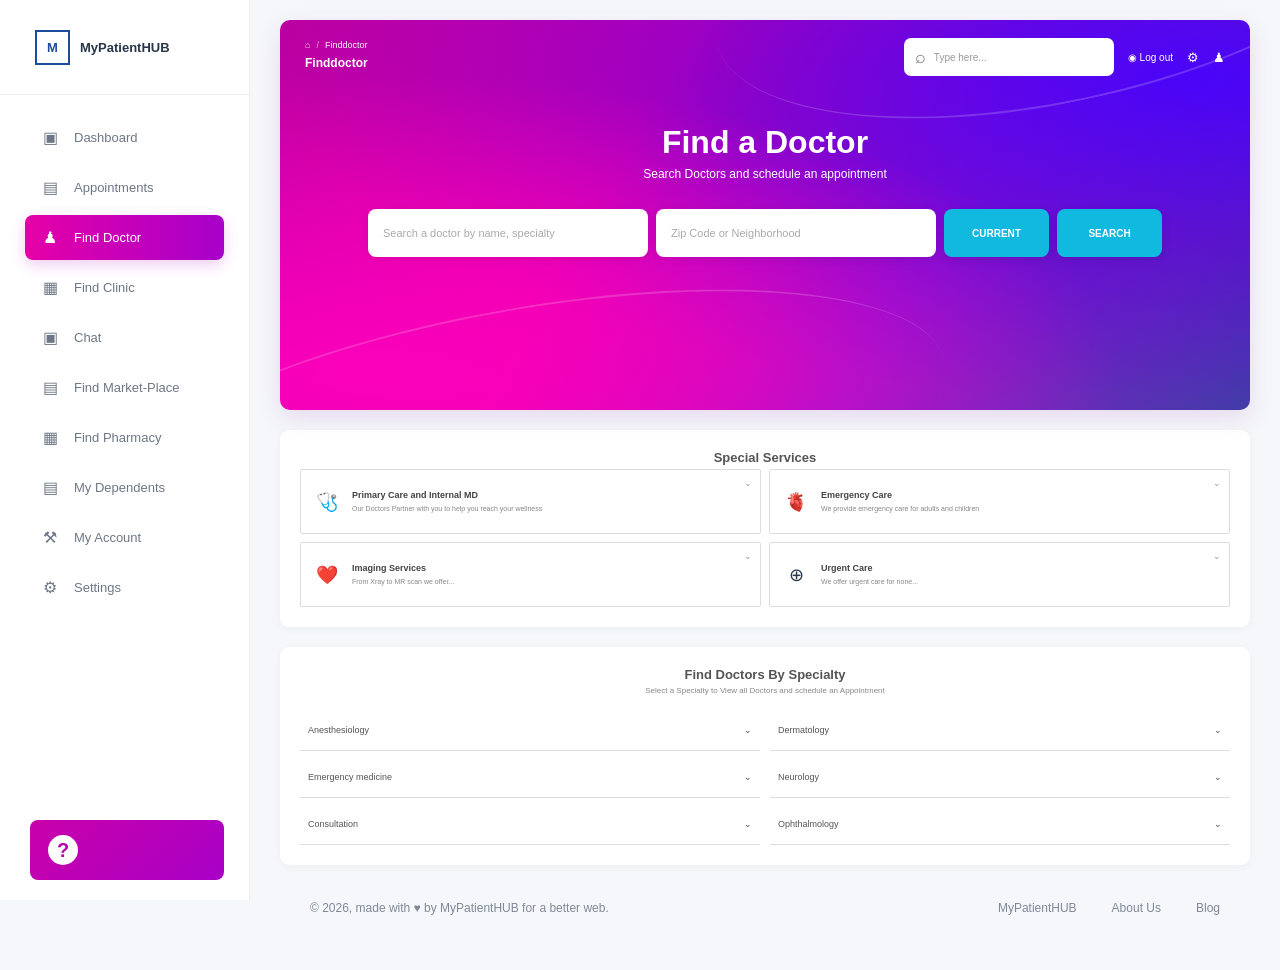
==== find-doctor.html @ 3c38f20c "Initial commit" ====
<!DOCTYPE html>
<html lang="en">

<head>
    <meta charset="UTF-8">
    <meta name="viewport" content="width=device-width, initial-scale=1.0">
    <title>Find Doctor - MyPatientHUB</title>

    <link rel="stylesheet" href="style.css">
    <link rel="stylesheet" href="find-pages.css">
</head>

<body class="dashboard-body">
    <aside class="sidebar" id="sidebar">

        <div class="logo-area">
            <div class="logo-icon">M</div>
            <span>MyPatientHUB</span>
        </div>

        <nav class="sidebar-menu">

            <a href="dashboard.html" class="menu-item">
                <span class="menu-icon">▣</span>
                <span>Dashboard</span>
            </a>

            <a href="#" class="menu-item">
                <span class="menu-icon">▤</span>
                <span>Appointments</span>
            </a>

            <a href="find-doctor.html" class="menu-item active">
                <span class="menu-icon">♟</span>
                <span>Find Doctor</span>
            </a>

            <a href="find-clinic.html" class="menu-item">
                <span class="menu-icon">▦</span>
                <span>Find Clinic</span>
            </a>

            <a href="#" class="menu-item">
                <span class="menu-icon">▣</span>
                <span>Chat</span>
            </a>

            <a href="#" class="menu-item">
                <span class="menu-icon">▤</span>
                <span>Find Market-Place</span>
            </a>

            <a href="#" class="menu-item">
                <span class="menu-icon">▦</span>
                <span>Find Pharmacy</span>
            </a>

            <a href="#" class="menu-item">
                <span class="menu-icon">▤</span>
                <span>My Dependents</span>
            </a>

            <a href="#" class="menu-item">
                <span class="menu-icon">⚒</span>
                <span>My Account</span>
            </a>

            <a href="#" class="menu-item">
                <span class="menu-icon">⚙</span>
                <span>Settings</span>
            </a>

        </nav>

        <div class="help-box">
            <span>?</span>
        </div>

    </aside>
    <main class="main-content">
        <section class="dashboard-content">

            <section class="doctor-hero">
                <div class="hero-topbar">

                    <div class="hero-left">

                        <button type="button" class="hero-hamburger" onclick="toggleDoctorSidebar()">
                            ☰
                        </button>

                        <div class="hero-breadcrumb">
                            <div>
                                ⌂
                                <span>/</span>
                                Finddoctor
                            </div>

                            <strong>Finddoctor</strong>
                        </div>

                    </div>


                    <div class="hero-right">

                        <div class="hero-search">
                            <span>⌕</span>

                            <input type="text" placeholder="Type here...">
                        </div>

                        <a href="index.html" class="hero-logout">
                            ◉ Log out
                        </a>

                        <span class="hero-icon">⚙</span>

                        <span class="hero-icon">♟</span>

                    </div>

                </div>
                <div class="hero-title">

                    <h1>Find a Doctor</h1>

                    <p>
                        Search Doctors and schedule an appointment
                    </p>
                    <div class="search-row">

                        <input type="text" class="search-input" id="doctorSearch"
                            placeholder="Search a doctor by name, specialty">

                        <input type="text" class="search-input" id="locationSearch"
                            placeholder="Zip Code or Neighborhood">
                        <button type="button" class="search-button current-button"
                            onclick="window.location.href='find-doctor-results.html?mode=current'">
                            CURRENT
                        </button>

                        <button type="button" class="search-button" onclick="goToDoctorSearch()">
                            SEARCH
                        </button>

                    </div>

                </div>

            </section>
            <section class="section">

                <h2 class="section-title">
                    Special Services
                </h2>

                <div class="service-grid">

                    <div class="service-card">

                        <div class="service-icon">
                            🩺
                        </div>

                        <div class="service-text">
                            <h3>
                                Primary Care and Internal MD
                            </h3>

                            <p>
                                Our Doctors Partner with you to help
                                you reach your wellness
                            </p>
                        </div>

                        <span class="arrow">⌄</span>

                    </div>


                    <div class="service-card">

                        <div class="service-icon">
                            🫀
                        </div>

                        <div class="service-text">
                            <h3>
                                Emergency Care
                            </h3>

                            <p>
                                We provide emergency care for adults
                                and children
                            </p>
                        </div>

                        <span class="arrow">⌄</span>

                    </div>


                    <div class="service-card">

                        <div class="service-icon">
                            ❤️
                        </div>

                        <div class="service-text">
                            <h3>
                                Imaging Services
                            </h3>

                            <p>
                                From Xray to MR scan we offer...
                            </p>
                        </div>

                        <span class="arrow">⌄</span>

                    </div>


                    <div class="service-card">

                        <div class="service-icon">
                            ⊕
                        </div>

                        <div class="service-text">
                            <h3>
                                Urgent Care
                            </h3>

                            <p>
                                We offer urgent care for none...
                            </p>
                        </div>

                        <span class="arrow">⌄</span>

                    </div>

                </div>

            </section>
            <section class="section">

                <h2 class="section-title">
                    Find Doctors By Specialty
                </h2>

                <p class="section-subtitle">
                    Select a Specialty to View all Doctors and
                    schedule an Appointment
                </p>

                <div class="specialty-grid">

                    <div class="specialty">
                        <span>Anesthesiology</span>
                        <span>⌄</span>
                    </div>

                    <div class="specialty">
                        <span>Dermatology</span>
                        <span>⌄</span>
                    </div>

                    <div class="specialty">
                        <span>Emergency medicine</span>
                        <span>⌄</span>
                    </div>

                    <div class="specialty">
                        <span>Neurology</span>
                        <span>⌄</span>
                    </div>

                    <div class="specialty">
                        <span>Consultation</span>
                        <span>⌄</span>
                    </div>

                    <div class="specialty">
                        <span>Ophthalmology</span>
                        <span>⌄</span>
                    </div>

                </div>

            </section>
            <footer class="dashboard-footer">

                <p>
                    © 2026, made with ♥ by MyPatientHUB
                    for a better web.
                </p>

                <div>
                    <a href="#">MyPatientHUB</a>
                    <a href="#">About Us</a>
                    <a href="#">Blog</a>
                </div>

            </footer>

        </section>

    </main>
    <script>
        function goToDoctorSearch() {

            const doctor =
                document.getElementById("doctorSearch").value.trim();

            const location =
                document.getElementById("locationSearch").value.trim();

            let url = "find-doctor-results.html";

            const params = new URLSearchParams();

            if (doctor !== "") {
                params.set("doctor", doctor);
            }

            if (location !== "") {
                params.set("location", location);
            }

            if (params.toString() !== "") {
                url += "?" + params.toString();
            }

            window.location.href = url;
        }

        function toggleDoctorSidebar() {
            const sidebar = document.getElementById("sidebar");

            if (!sidebar) {
                return;
            }

            sidebar.classList.toggle("show");
        }

    </script>
</body>

</html>
---- style.css ----
* {
    margin: 0;
    padding: 0;
    box-sizing: border-box;
}


body {
    font-family: Arial, Helvetica, sans-serif;
    color: #27364b;
    background: #f5f7fa;
}


a {
    text-decoration: none;
    color: inherit;
}
.login-page {
    min-height: 100vh;
    background: #f5f7fa;
}


.login-hero {
    margin: 5px;
    height: 400px;
    background:url(image/new.png)
}


.hero-content {
    width: 100%;
    text-align: center;
    padding-top: 85px;
}


.hero-content h1 {
    color: white;
    font-size: 40px;
    margin-bottom: 12px;
}


.hero-content > p {
    color: white;
    font-size: 14px;
}
.login-card {
    width: 375px;
    min-height: 420px;

    background: white;

    border-radius: 14px;

    margin: 22px auto 0;

    padding: 25px 20px;

    box-shadow:
        0 15px 35px rgba(0, 0, 0, .10);
}


.login-card h2 {
    font-size: 17px;
    margin-bottom: 25px;
}

.social-login {
    display: flex;
    justify-content: center;
    gap: 8px;
    margin-bottom: 30px;
}


.social-btn {
    width: 64px;
    height: 50px;

    border: 1px solid #eeeeee;

    background: white;

    border-radius: 6px;

    font-size: 21px;

    cursor: pointer;
}


.facebook span {
    color: #3b5998;
    font-weight: bold;
}


.google span {
    color: #4285f4;
    font-weight: bold;
}

.login-card input[type="text"],
.login-card input[type="password"] {

    width: 100%;

    height: 35px;

    border: 1px solid #dcdcdc;

    border-radius: 7px;

    padding: 0 11px;

    margin-bottom: 12px;

    outline: none;

    font-size: 12px;
}


.login-card input:focus {
    border-color: #c600a8;
}

.signin-btn {
    width: 100%;

    height: 35px;

    border: none;

    border-radius: 6px;

    color: white;

    font-weight: bold;

    font-size: 11px;

    cursor: pointer;

    background:
        linear-gradient(
            90deg,
            #ed0094,
            #a700c5
        );
}

.login-options {
    display: flex;

    justify-content: space-between;

    align-items: center;

    font-size: 11px;

    color: #9299a5;

    margin-top: 10px;
}


.login-options a {
    color: #7c8795;
}


.login-options label {
    display: flex;
    align-items: center;
    gap: 5px;
}


.login-options input {
    width: 17px;
    height: 17px;
}
.or {
    display: flex;

    align-items: center;

    gap: 10px;

    color: #aaa;

    font-size: 12px;

    margin: 15px 0;
}


.or::before,
.or::after {
    content: "";

    height: 1px;

    background: #eeeeee;

    flex: 1;
}
.signup-btn {
    width: 100%;

    height: 35px;

    border: none;

    border-radius: 6px;

    background:
        linear-gradient(
            90deg,
            #22c2ed,
            #246ef1
        );

    color: white;

    font-weight: bold;

    font-size: 11px;

    cursor: pointer;
}
.login-footer {
    margin-top:150px;
    min-height: 120px;

    display: flex;

    justify-content: center;

    align-items: flex-end;

    gap: 35px;

    padding-bottom: 30px;

    color: #9099a7;

    font-size: 13px;
}

.dashboard-body {
    display: flex;

    min-height: 100vh;

    background: #f5f7fa;
}
.sidebar {
    width: 250px;

    min-height: 100vh;

    position: fixed;

    left: 0;
    top: 0;

    background: white;

    border-right: 1px solid #eeeeee;

    z-index: 100;

    display: flex;

    flex-direction: column;
}


.logo-area {
    height: 95px;

    display: flex;

    align-items: center;

    padding: 0 35px;

    gap: 10px;

    border-bottom: 1px solid #eeeeee;

    font-size: 13px;

    font-weight: bold;
}


.logo-icon {
    width: 35px;
    height: 35px;

    border: 2px solid #1c4d9c;

    color: #1c4d9c;

    display: flex;

    align-items: center;

    justify-content: center;

    font-weight: bold;
}

.sidebar-menu {
    padding: 20px 25px;
}


.menu-item {
    height: 45px;

    display: flex;

    align-items: center;

    gap: 14px;

    padding: 0 15px;

    border-radius: 8px;

    margin-bottom: 5px;

    color: #6e7785;

    font-size: 13px;

    transition: .2s;
}


.menu-item:hover {
    background: #f4f5f8;
}


.menu-item.active {
    background:
        linear-gradient(
            90deg,
            #e500a7,
            #a700ca
        );

    color: white;

    box-shadow:
        0 5px 15px rgba(180, 0, 180, .2);
}


.menu-icon {
    width: 20px;

    text-align: center;

    font-size: 16px;
}


.help-box {
    margin-top: auto;

    margin-left: 30px;

    margin-right: 25px;

    margin-bottom: 20px;

    height: 60px;

    border-radius: 8px;

    background:
        linear-gradient(
            135deg,
            #c900a9,
            #a800c7
        );

    color: white;

    display: flex;

    align-items: center;

    padding-left: 18px;
}


.help-box span {
    width: 30px;
    height: 30px;

    border-radius: 50%;

    background: white;

    color: #bb00b2;

    display: flex;

    align-items: center;

    justify-content: center;

    font-size: 20px;

    font-weight: bold;
}
.main-content {
    margin-left: 250px;

    width: calc(100% - 250px);

    min-height: 100vh;
}

.top-header {
    height: 110px;

    background: white;

    border-bottom: 1px solid #eeeeee;

    display: flex;

    justify-content: space-between;

    align-items: center;

    padding: 0 35px;
}


.header-left {
    display: flex;

    align-items: center;

    gap: 25px;
}


.hamburger {
    border: none;

    background: transparent;

    font-size: 20px;

    cursor: pointer;

    color: #697483;
}


.breadcrumb {
    font-size: 11px;

    color: #7e8793;

    margin-bottom: 8px;

    display: flex;

    gap: 8px;
}


.header-left h2 {
    font-size: 15px;
}


.header-right {
    display: flex;

    align-items: center;

    gap: 18px;

    color: #4f5a69;

    font-size: 12px;
}


.search-box {
    width: 190px;

    height: 35px;

    border: 1px solid #eeeeee;

    border-radius: 5px;

    display: flex;

    align-items: center;

    padding: 0 10px;

    gap: 8px;
}


.search-box input {
    border: none;

    outline: none;

    width: 100%;

    font-size: 11px;
}


.header-icon {
    cursor: pointer;
}
.dashboard-content {
    padding: 20px 30px;
}


.dashboard-content > h1 {
    font-size: 21px;

    margin-bottom: 25px;
}

.cards-grid {
    display: grid;

    grid-template-columns: 1fr 1fr;

    gap: 15px;
}


.dashboard-card {
    background: white;

    border-radius: 10px;

    padding: 20px;

    min-height: 350px;

    box-shadow:
        0 3px 12px rgba(0, 0, 0, .02);
}


.card-title {
    display: flex;

    justify-content: space-between;

    align-items: center;

    margin-bottom: 25px;
}


.card-title h3 {
    font-size: 14px;
}


.card-title span {
    color: #a4abb4;
}
.chart-content {
    display: flex;

    align-items: center;

    justify-content: space-around;

    gap: 15px;
}


.donut {
    width: 175px;
    height: 175px;

    border-radius: 50%;

    position: relative;

    flex-shrink: 0;
}


.donut::after {
    content: "";

    width: 95px;
    height: 95px;

    position: absolute;

    left: 50%;
    top: 50%;

    transform: translate(-50%, -50%);

    background: white;

    border-radius: 50%;
}


.chart-clinic {

    background:
        conic-gradient(
            #e90091 0deg 120deg,
            #2866e9 120deg 150deg,
            #f5c832 150deg 215deg,
            #15ad4d 215deg 340deg,
            #303b69 340deg 360deg
        );
}


.chart-pharmacy {

    background:
        conic-gradient(
            #2866e9 0deg 100deg,
            #b9c7df 100deg 180deg,
            #ed0096 180deg 215deg,
            #16aa4b 215deg 270deg,
            #30375f 270deg 360deg
        );
}


.chart-market {

    background:
        conic-gradient(
            #30375f 0deg 90deg,
            #e90091 90deg 180deg,
            #2c70ed 180deg 245deg,
            #16aa4b 245deg 360deg
        );
}
.legend {
    width: 48%;

    display: flex;

    flex-direction: column;

    gap: 16px;

    font-size: 11px;

    color: #606a78;
}


.legend div {
    display: grid;

    grid-template-columns: 12px 1fr 35px;

    align-items: center;

    gap: 6px;
}


.legend i {
    width: 9px;
    height: 9px;

    border-radius: 50%;

    display: inline-block;
}


.legend b {
    text-align: right;

    font-weight: normal;
}
.pink {
    background: #e90091;
}

.blue {
    background: #2866e9;
}

.yellow {
    background: #f5c832;
}

.green {
    background: #16ad4d;
}

.darkblue {
    background: #303b69;
}

.lightblue {
    background: #b9c7df;
}
.details-btn {
    margin-top: 15px;

    margin-left: 35px;

    width: 145px;

    height: 32px;

    border: none;

    border-radius: 6px;

    background:
        linear-gradient(
            90deg,
            #aab9d3,
            #7286a8
        );

    color: white;

    font-size: 10px;

    font-weight: bold;

    cursor: pointer;
}
.line-chart {
    height: 230px;

    width: 100%;

    display: flex;

    align-items: center;
}


.line-chart svg {
    width: 100%;

    height: 180px;

    color: #596372;
}
.appointment-card {
    background: white;

    margin-top: 20px;

    border-radius: 10px;

    padding: 20px;
}


.appointment-header {
    display: flex;

    justify-content: space-between;

    align-items: center;

    margin-bottom: 15px;
}


.appointment-header h3 {
    font-size: 15px;
}


.appointment-header button {
    border: none;

    background: #edf1f7;

    color: #63728a;

    padding: 8px 15px;

    border-radius: 5px;

    font-size: 10px;
}


.appointment-row {
    display: flex;

    justify-content: space-between;

    align-items: center;

    padding: 15px 0;

    border-top: 1px solid #eeeeee;
}


.doctor {
    display: flex;

    align-items: center;

    gap: 12px;
}


.doctor-avatar {
    width: 42px;
    height: 42px;

    border-radius: 50%;

    background: #edf1f7;

    display: flex;

    align-items: center;

    justify-content: center;

    color: #4e6280;

    font-size: 11px;

    font-weight: bold;
}


.doctor div:last-child {
    display: flex;

    flex-direction: column;

    gap: 5px;
}


.doctor strong {
    font-size: 12px;
}


.doctor span {
    font-size: 11px;

    color: #929aa7;
}


.appointment-info {
    display: flex;

    gap: 80px;

    font-size: 12px;
}


.appointment-info span {
    color: #8994a4;
}
.dashboard-footer {
    min-height: 85px;

    display: flex;

    align-items: center;

    justify-content: space-between;

    padding: 20px 30px;

    color: #7f8998;

    font-size: 12px;
}


.dashboard-footer div {
    display: flex;

    gap: 35px;
}
@media (max-width: 1000px) {

    .sidebar {
        width: 220px;
    }

    .main-content {
        margin-left: 220px;

        width: calc(100% - 220px);
    }

    .cards-grid {
        grid-template-columns: 1fr;
    }

    .header-right .search-box {
        width: 140px;
    }

}


@media (max-width: 768px) {

    .sidebar {
        transform: translateX(-100%);

        transition: .3s;
    }


    .sidebar.show {
        transform: translateX(0);
    }


    .main-content {
        margin-left: 0;

        width: 100%;
    }


    .top-header {
        height: 85px;

        padding: 0 18px;
    }


    .header-right {
        gap: 8px;
    }


    .header-right .search-box {
        display: none;
    }


    .header-link {
        display: none;
    }


    .dashboard-content {
        padding: 18px;
    }


    .chart-content {
        flex-direction: column;
    }


    .legend {
        width: 100%;
    }


    .dashboard-footer {
        flex-direction: column;

        gap: 15px;

        text-align: center;
    }

}


@media (max-width: 500px) {

    .hero-content {
        padding-top: 45px;
    }


    .hero-content h1 {
        font-size: 27px;
    }


    .login-card {
        width: calc(100% - 30px);

        margin-top: 20px;
    }


    .login-footer {
        flex-wrap: wrap;

        gap: 15px;

        padding: 30px 15px;
    }


    .dashboard-content > h1 {
        font-size: 18px;
    }


    .dashboard-card {
        padding: 15px;

        min-height: auto;
    }


    .donut {
        width: 150px;
        height: 150px;
    }


    .donut::after {
        width: 80px;
        height: 80px;
    }


    .appointment-info {
        gap: 20px;
    }


    .dashboard-footer div {
        gap: 15px;
    }

}
---- find-pages.css ----
.doctor-hero {

    position: relative;

    width: 100%;

    min-height: 390px;

    padding: 18px 25px 30px;

    border-radius: 10px;

    overflow: hidden;

    color: white;

    background:
        radial-gradient(
            ellipse at 8% 90%,
            rgba(255, 0, 190, .90) 0%,
            rgba(255, 0, 190, .55) 28%,
            transparent 60%
        ),

        radial-gradient(
            ellipse at 95% 15%,
            rgba(70, 0, 255, .90) 0%,
            rgba(90, 0, 220, .60) 35%,
            transparent 70%
        ),

        linear-gradient(
            120deg,
            #b900a2 0%,
            #e300a7 35%,
            #9218cf 65%,
            #423ca8 100%
        );

    box-shadow:
        0 8px 25px rgba(130, 0, 150, .12);
}
.doctor-hero::before {

    content: "";

    position: absolute;

    width: 850px;
    height: 250px;

    left: -180px;
    bottom: -150px;

    border-radius: 50%;

    border-top:
        2px solid rgba(255,255,255,.18);

    transform:
        rotate(-10deg);

    pointer-events: none;
}


.doctor-hero::after {

    content: "";

    position: absolute;

    width: 700px;
    height: 260px;

    right: -160px;
    top: -180px;

    border-radius: 50%;

    border-bottom:
        2px solid rgba(255,255,255,.18);

    transform:
        rotate(-12deg);

    pointer-events: none;
}
.hero-topbar {

    position: relative;

    z-index: 10;

    width: 100%;

    display: flex;

    justify-content: space-between;

    align-items: flex-start;
}


.hero-left {

    display: flex;

    align-items: flex-start;

    gap: 22px;
}
.hero-hamburger {

    border: none;

    background: transparent;

    color: white;

    font-size: 25px;

    line-height: 1;

    cursor: pointer;

    padding: 4px;

    display: none;
}
.hero-breadcrumb {

    font-size: 9px;

    color: white;

    line-height: 1.6;
}


.hero-breadcrumb div {

    display: flex;

    align-items: center;

    gap: 6px;

    opacity: .95;
}


.hero-breadcrumb span {

    opacity: .7;
}


.hero-breadcrumb strong {

    display: block;

    font-size: 12px;

    margin-top: 2px;
}
.hero-right {

    display: flex;

    align-items: center;

    gap: 14px;

    color: white;
}


.hero-search {

    width: 210px;

    height: 38px;

    background: white;

    border-radius: 7px;

    display: flex;

    align-items: center;

    gap: 8px;

    padding: 0 11px;

    color: #777;
}


.hero-search span {

    font-size: 18px;

    line-height: 1;
}


.hero-search input {

    border: none;

    outline: none;

    width: 100%;

    font-size: 10px;

    color: #555;

    background: transparent;
}


.hero-search input::placeholder {

    color: #999;
}


.hero-logout {

    color: white;

    font-size: 10px;

    white-space: nowrap;

    text-decoration: none;
}


.hero-icon {

    color: white;

    font-size: 13px;

    cursor: pointer;
}
.hero-title {

    position: relative;

    z-index: 5;

    text-align: center;

    margin-top: 48px;
}


.hero-title h1 {

    color: white;

    font-size: 32px;

    font-weight: bold;

    margin: 0 0 6px;
}


.hero-title p {

    color: white;

    font-size: 12px;

    margin: 0 0 28px;
}

.search-row {

    position: relative;

    z-index: 5;

    display: flex;

    justify-content: center;

    align-items: center;

    gap: 8px;
}


.search-input {

    height: 48px;

    width: 280px;

    padding: 0 15px;

    border: none;

    border-radius: 8px;

    outline: none;

    background: white;

    color: #555;

    font-size: 11px;

    box-shadow:
        0 2px 8px rgba(0,0,0,.08);
}


.search-input::placeholder {

    color: #aaa;
}


.search-input:focus {

    box-shadow:
        0 0 0 2px rgba(255,255,255,.7);
}
.search-button {

    height: 48px;

    min-width: 105px;

    padding: 0 18px;

    border: none;

    border-radius: 8px;

    background: #10b9df;

    color: white;

    font-size: 10px;

    font-weight: bold;

    cursor: pointer;

    transition: .2s;

    box-shadow:
        0 3px 10px rgba(0,0,0,.10);
}


.search-button:hover {

    background: #079fc5;

    transform: translateY(-1px);
}


.search-button:active {

    transform: scale(.97);
}


.current-button {

    background: #12b9df;
}
.section {

    background: white;

    border-radius: 9px;

    padding: 20px;

    margin-top: 20px;

    box-shadow:
        0 2px 8px rgba(0,0,0,.04);
}


.section-title {

    text-align: center;

    font-size: 13px;

    font-weight: bold;

    color: #555;

    margin: 0 0 4px;
}


.section-subtitle {

    text-align: center;

    font-size: 8px;

    color: #888;

    margin: 0 0 14px;
}
.service-grid {

    display: grid;

    grid-template-columns: 1fr 1fr;

    gap: 8px;
}


.service-card {

    min-height: 65px;

    border: 1px solid #ddd;

    border-radius: 2px;

    display: flex;

    align-items: center;

    padding: 9px;

    position: relative;

    cursor: pointer;

    background: white;

    transition: .2s;
}


.service-card:hover {

    box-shadow:
        0 2px 7px rgba(0,0,0,.08);

    transform: translateY(-1px);
}


.service-icon {

    width: 34px;

    height: 34px;

    border-radius: 6px;

    display: flex;

    justify-content: center;

    align-items: center;

    font-size: 18px;

    margin-right: 8px;

    flex-shrink: 0;
}


.service-text {

    flex: 1;
}


.service-text h3 {

    font-size: 9px;

    color: #444;

    margin: 0 0 4px;
}


.service-text p {

    font-size: 7px;

    color: #888;

    line-height: 1.4;

    margin: 0;
}


.arrow {

    position: absolute;

    right: 8px;

    top: 8px;

    color: #999;

    font-size: 9px;
}

.specialty-grid {

    display: grid;

    grid-template-columns: 1fr 1fr;

    gap: 5px 10px;
}


.specialty {

    height: 42px;

    border-bottom: 1px solid #ddd;

    display: flex;

    align-items: center;

    justify-content: space-between;

    padding: 0 8px;

    font-size: 9px;

    color: #555;

    cursor: pointer;

    transition: .2s;
}


.specialty:hover {

    background: #fafafa;
}
@media (max-width: 768px) {

    .doctor-hero {

        min-height: 310px;

        padding: 12px 12px 20px;

        border-radius: 8px;
    }


    .hero-hamburger {

        display: block;

        font-size: 20px;
    }


    .hero-left {

        gap: 8px;
    }


    .hero-breadcrumb {

        font-size: 7px;
    }


    .hero-breadcrumb strong {

        font-size: 9px;
    }


    .hero-right {

        gap: 7px;
    }


    .hero-search {

        width: 110px;

        height: 30px;

        padding: 0 7px;
    }


    .hero-search span {

        font-size: 14px;
    }


    .hero-search input {

        font-size: 7px;
    }


    .hero-logout {

        font-size: 7px;
    }


    .hero-icon {

        font-size: 9px;
    }


    .hero-title {

        margin-top: 45px;
    }


    .hero-title h1 {

        font-size: 24px;
    }


    .hero-title p {

        font-size: 8px;

        margin-bottom: 17px;
    }


    .search-row {

        display: grid;

        grid-template-columns: 1fr 1fr;

        gap: 6px;
    }


    .search-input {

        width: 100%;

        height: 34px;

        font-size: 8px;
    }


    .search-button {

        height: 34px;

        min-width: 0;

        width: 100%;

        font-size: 8px;
    }


    .service-grid {

        grid-template-columns: 1fr 1fr;
    }


    .specialty-grid {

        grid-template-columns: 1fr 1fr;
    }

}

@media (max-width: 500px) {

    .doctor-hero {

        min-height: 205px;

        padding: 9px 10px 13px;
    }


    .hero-topbar {

        align-items: center;
    }


    .hero-hamburger {

        font-size: 17px;

        padding: 2px;
    }


    .hero-left {

        gap: 5px;
    }


    .hero-breadcrumb {

        font-size: 5.5px;
    }


    .hero-breadcrumb strong {

        font-size: 7px;
    }


    .hero-right {

        gap: 5px;
    }


    .hero-search {

        width: 100px;

        height: 25px;

        border-radius: 5px;

        padding: 0 6px;
    }


    .hero-search span {

        font-size: 11px;
    }


    .hero-search input {

        font-size: 6px;
    }


    .hero-logout {

        font-size: 6px;
    }


    .hero-icon {

        font-size: 7px;
    }


    .hero-title {

        margin-top: 27px;
    }


    .hero-title h1 {

        font-size: 21px;

        margin-bottom: 3px;
    }


    .hero-title p {

        font-size: 7px;

        margin-bottom: 11px;
    }


    .search-row {

        grid-template-columns: 1fr 1fr;

        gap: 4px;
    }


    .search-input {

        height: 27px;

        padding: 0 7px;

        font-size: 6.5px;

        border-radius: 4px;
    }


    .search-button {

        height: 27px;

        font-size: 6.5px;

        border-radius: 4px;
    }


    .section {

        padding: 15px;

        margin-top: 18px;
    }


    .section-title {

        font-size: 12px;
    }


    .section-subtitle {

        font-size: 7px;

        margin-bottom: 10px;
    }


    .service-grid {

        grid-template-columns: 1fr 1fr;

        gap: 6px;
    }


    .service-card {

        min-height: 62px;

        padding: 7px;
    }


    .service-icon {

        width: 27px;

        height: 27px;

        font-size: 15px;

        margin-right: 5px;
    }


    .service-text h3 {

        font-size: 7.5px;
    }


    .service-text p {

        font-size: 6px;
    }


    .arrow {

        right: 5px;

        top: 5px;
    }


    .specialty-grid {

        grid-template-columns: 1fr 1fr;

        gap: 5px;
    }


    .specialty {

        height: 35px;

        padding: 0 7px;

        font-size: 7.5px;
    }

}

@media (max-width: 380px) {

    .doctor-hero {

        min-height: 195px;

        padding: 8px;
    }


    .hero-search {

        width: 85px;
    }


    .hero-title h1 {

        font-size: 18px;
    }


    .hero-title p {

        font-size: 6px;
    }


    .search-input {

        font-size: 6px;
    }


    .search-button {

        font-size: 6px;
    }

}

.clinic-hero {

    position: relative;

    width: 100%;

    min-height: 390px;

    padding: 18px 25px 30px;

    border-radius: 10px;

    overflow: hidden;

    color: white;


    background:
        radial-gradient(
            ellipse at 8% 90%,
            rgba(255, 0, 190, .90) 0%,
            rgba(255, 0, 190, .55) 28%,
            transparent 60%
        ),

        radial-gradient(
            ellipse at 95% 15%,
            rgba(70, 0, 255, .90) 0%,
            rgba(90, 0, 220, .60) 35%,
            transparent 70%
        ),

        linear-gradient(
            120deg,
            #b900a2 0%,
            #e300a7 35%,
            #9218cf 65%,
            #423ca8 100%
        );

    box-shadow:
        0 8px 25px rgba(130, 0, 150, .12);
}



.clinic-hero::before {

    content: "";

    position: absolute;

    width: 850px;
    height: 250px;

    left: -180px;
    bottom: -150px;

    border-radius: 50%;

    border-top:
        2px solid rgba(255,255,255,.18);

    transform: rotate(-10deg);

    pointer-events: none;
}


.clinic-hero::after {

    content: "";

    position: absolute;

    width: 700px;
    height: 260px;

    right: -160px;
    top: -180px;

    border-radius: 50%;

    border-bottom:
        2px solid rgba(255,255,255,.18);

    transform: rotate(-12deg);

    pointer-events: none;
}
.clinic-service-card .service-icon {

    background: #eef8ff;

}
@media (max-width: 768px) {

    .clinic-hero {

        min-height: 310px;

        padding: 12px 12px 20px;

        border-radius: 8px;
    }

}


@media (max-width: 500px) {

    .clinic-hero {

        min-height: 205px;

        padding: 9px 10px 13px;
    }

}


@media (max-width: 380px) {

    .clinic-hero {

        min-height: 195px;

        padding: 8px;
    }

}
.clinic-results-page {
    padding: 30px;
    background: #f8f9fc;
    min-height: calc(100vh - 85px);
}

.clinic-results-header {
    margin-bottom: 22px;
}

.clinic-results-header h1 {
    margin: 0 0 8px;
    font-size: 30px;
    color: #263238;
}

.clinic-results-header p {
    margin: 0;
    color: #7b809a;
}
.clinic-results-search {
    display: flex;
    gap: 12px;
    margin-bottom: 25px;
}

.results-search-box {
    flex: 1;
    height: 52px;
    background: white;
    border: 1px solid #e2e5ec;
    border-radius: 8px;
    display: flex;
    align-items: center;
    padding: 0 15px;
    gap: 10px;
}

.results-search-box span {
    color: #7b809a;
    font-size: 19px;
}

.results-search-box input {
    width: 100%;
    border: none;
    outline: none;
    font-size: 14px;
}

.results-search-btn {
    border: none;
    background: #344767;
    color: white;
    padding: 0 28px;
    border-radius: 8px;
    font-weight: 600;
    cursor: pointer;
}
.clinic-map-layout {
    display: grid;
    grid-template-columns: 310px 1fr;
    gap: 20px;
    min-height: 620px;
}

.clinic-filter-panel {
    background: white;
    border-radius: 12px;
    padding: 22px;
    box-shadow: 0 2px 12px rgba(0, 0, 0, .05);
    height: fit-content;
}

.filter-header {
    display: flex;
    align-items: center;
    justify-content: space-between;
    margin-bottom: 20px;
}

.filter-header h2 {
    margin: 0;
    font-size: 21px;
    color: #263238;
}

.filter-header button {
    border: none;
    background: none;
    color: #e91e63;
    cursor: pointer;
    font-size: 13px;
}

.filter-section {
    border-top: 1px solid #edf0f5;
    padding: 18px 0;
}

.filter-section:first-of-type {
    border-top: none;
    padding-top: 0;
}

.filter-section h3 {
    margin: 0 0 14px;
    font-size: 14px;
    color: #344767;
}

.filter-label {
    display: block;
    margin-bottom: 8px;
    font-size: 13px;
    font-weight: 600;
    color: #344767;
}

.filter-section select,
.filter-section > input {
    width: 100%;
    height: 44px;
    padding: 0 12px;
    border: 1px solid #dfe3eb;
    border-radius: 7px;
    outline: none;
    background: white;
}

.checkbox-row {
    display: flex;
    align-items: center;
    gap: 9px;
    margin-bottom: 12px;
    cursor: pointer;
    font-size: 13px;
    color: #67748e;
}

.checkbox-row input {
    width: 16px;
    height: 16px;
    accent-color: #344767;
}

.apply-filter-btn {
    width: 100%;
    height: 45px;
    border: none;
    border-radius: 7px;
    background: #344767;
    color: white;
    font-weight: 600;
    cursor: pointer;
}



.clinic-map-container {
    background: white;
    border-radius: 12px;
    overflow: hidden;
    box-shadow: 0 2px 12px rgba(0, 0, 0, .05);
}

.map-topbar {
    height: 70px;
    padding: 0 20px;
    display: flex;
    align-items: center;
    justify-content: space-between;
    border-bottom: 1px solid #edf0f5;
}

.map-topbar strong {
    display: block;
    color: #263238;
    margin-bottom: 4px;
}

.map-topbar span {
    font-size: 12px;
    color: #7b809a;
}

.map-location-btn {
    border: 1px solid #dfe3eb;
    background: white;
    border-radius: 7px;
    padding: 9px 14px;
    cursor: pointer;
}


.map-area {
    position: relative;
    height: 550px;
    overflow: hidden;
    background:
        linear-gradient(30deg, transparent 48%, #e3e6eb 49%, #e3e6eb 51%, transparent 52%),
        linear-gradient(120deg, transparent 48%, #e3e6eb 49%, #e3e6eb 51%, transparent 52%),
        #eef1ed;
    background-size: 180px 180px;
}




.map-road {
    position: absolute;
    background: #ffffff;
    box-shadow: 0 0 0 1px #dfe3df;
}

.road-one {
    width: 100%;
    height: 25px;
    top: 40%;
    left: 0;
    transform: rotate(-8deg);
}

.road-two {
    width: 100%;
    height: 20px;
    top: 68%;
    left: 0;
    transform: rotate(12deg);
}

.road-three {
    width: 25px;
    height: 100%;
    left: 45%;
    top: 0;
    transform: rotate(8deg);
}

.road-four {
    width: 18px;
    height: 100%;
    left: 75%;
    top: 0;
    transform: rotate(-15deg);
}

.map-marker {
    position: absolute;
    width: 46px;
    height: 46px;
    border: none;
    border-radius: 50%;
    background: white;
    box-shadow: 0 4px 12px rgba(0, 0, 0, .2);
    cursor: pointer;
    font-size: 21px;
    z-index: 3;
}

.marker-one {
    left: 25%;
    top: 28%;
}

.marker-two {
    left: 62%;
    top: 22%;
}

.marker-three {
    left: 47%;
    top: 58%;
}

.marker-four {
    left: 76%;
    top: 67%;
}


.current-location {
    position: absolute;
    left: 52%;
    top: 43%;
    width: 22px;
    height: 22px;
    border-radius: 50%;
    background: #4285f4;
    border: 5px solid rgba(255,255,255,.8);
    box-shadow: 0 2px 8px rgba(0,0,0,.3);
}

.current-location span {
    position: absolute;
    width: 50px;
    height: 50px;
    left: -19px;
    top: -19px;
    border-radius: 50%;
    background: rgba(66,133,244,.15);
}

.map-controls {
    position: absolute;
    right: 18px;
    bottom: 18px;
    display: flex;
    flex-direction: column;
}

.map-controls button {
    width: 40px;
    height: 40px;
    border: 1px solid #ddd;
    background: white;
    font-size: 22px;
    cursor: pointer;
}
.map-label {
    position: absolute;
    background: rgba(255,255,255,.85);
    padding: 6px 10px;
    border-radius: 5px;
    color: #667085;
    font-size: 11px;
}

.label-one {
    left: 12%;
    top: 15%;
}

.label-two {
    left: 40%;
    top: 78%;
}

.label-three {
    right: 10%;
    top: 38%;
}

.clinic-list-section {
    margin-top: 30px;
}

.clinic-list-section h2 {
    color: #263238;
    margin-bottom: 18px;
}

.clinic-list {
    display: grid;
    gap: 14px;
}

.clinic-card {
    background: white;
    border-radius: 10px;
    padding: 18px;
    display: flex;
    align-items: center;
    gap: 18px;
    box-shadow: 0 2px 10px rgba(0,0,0,.04);
}

.clinic-card-icon {
    width: 52px;
    height: 52px;
    border-radius: 10px;
    background: #eef3f8;
    display: flex;
    align-items: center;
    justify-content: center;
    font-size: 24px;
}

.clinic-card-info {
    flex: 1;
}

.clinic-card-info h3 {
    margin: 0 0 5px;
    color: #263238;
}

.clinic-card-info p {
    margin: 0 0 5px;
    color: #667085;
    font-size: 13px;
}

.clinic-card-info span {
    color: #7b809a;
    font-size: 12px;
}

.clinic-card button {
    border: 1px solid #344767;
    background: white;
    color: #344767;
    padding: 10px 15px;
    border-radius: 7px;
    cursor: pointer;
}
@media (max-width: 900px) {

    .clinic-map-layout {
        grid-template-columns: 1fr;
    }

    .clinic-filter-panel {
        order: 1;
    }

    .clinic-map-container {
        order: 2;
    }

}

@media (max-width: 600px) {

    .clinic-results-page {
        padding: 18px;
    }

    .clinic-results-search {
        flex-direction: column;
    }

    .results-search-btn {
        height: 48px;
    }

    .clinic-card {
        align-items: flex-start;
        flex-wrap: wrap;
    }

    .clinic-card button {
        width: 100%;
    }

    .map-area {
        height: 450px;
    }

}
.doctor-results-page {
    padding: 30px;
    background: #f8f9fc;
    min-height: calc(100vh - 85px);
}

.doctor-results-header {
    margin-bottom: 22px;
}

.doctor-results-header h1 {
    margin: 0 0 8px;
    font-size: 30px;
    color: #263238;
}

.doctor-results-header p {
    margin: 0;
    color: #7b809a;
}
.doctor-results-search {
    display: flex;
    gap: 12px;
    margin-bottom: 25px;
}

.results-search-box {
    flex: 1;
    height: 52px;
    background: white;
    border: 1px solid #e2e5ec;
    border-radius: 8px;
    display: flex;
    align-items: center;
    padding: 0 15px;
    gap: 10px;
}

.results-search-box span {
    color: #7b809a;
}

.results-search-box input {
    width: 100%;
    border: none;
    outline: none;
    font-size: 14px;
}

.results-search-btn {
    border: none;
    background: #344767;
    color: white;
    padding: 0 28px;
    border-radius: 8px;
    font-weight: 600;
    cursor: pointer;
}
.doctor-map-layout {
    display: grid;
    grid-template-columns: 310px 1fr;
    gap: 20px;
    min-height: 620px;
}

.doctor-filter-panel {
    background: white;
    border-radius: 12px;
    padding: 22px;
    box-shadow: 0 2px 12px rgba(0,0,0,.05);
    height: fit-content;
}

.doctor-filter-panel select {
    width: 100%;
    height: 44px;
    padding: 0 12px;
    border: 1px solid #dfe3eb;
    border-radius: 7px;
    background: white;
    outline: none;
}

.doctor-map-container {
    background: white;
    border-radius: 12px;
    overflow: hidden;
    box-shadow: 0 2px 12px rgba(0,0,0,.05);
}

.map-topbar {
    height: 70px;
    padding: 0 20px;
    display: flex;
    align-items: center;
    justify-content: space-between;
    border-bottom: 1px solid #edf0f5;
}

.map-topbar strong {
    display: block;
    color: #263238;
    margin-bottom: 4px;
}

.map-topbar span {
    font-size: 12px;
    color: #7b809a;
}

.map-location-btn {
    border: 1px solid #dfe3eb;
    background: white;
    border-radius: 7px;
    padding: 9px 14px;
    cursor: pointer;
}

.fake-map {
    position: relative;
    height: 550px;
    overflow: hidden;

    background:
        linear-gradient(
            30deg,
            transparent 48%,
            #dfe3df 49%,
            #dfe3df 51%,
            transparent 52%
        ),
        linear-gradient(
            120deg,
            transparent 48%,
            #dfe3df 49%,
            #dfe3df 51%,
            transparent 52%
        ),
        #eef1ed;

    background-size: 180px 180px;

    transition: background-size .3s ease;
}



.fake-road {
    position: absolute;
    background: white;
    box-shadow: 0 0 0 1px #dfe3df;
}

.road-a {
    width: 100%;
    height: 26px;
    top: 35%;
    transform: rotate(-8deg);
}

.road-b {
    width: 100%;
    height: 22px;
    top: 67%;
    transform: rotate(10deg);
}

.road-c {
    width: 25px;
    height: 100%;
    left: 43%;
    transform: rotate(8deg);
}

.road-d {
    width: 20px;
    height: 100%;
    left: 75%;
    transform: rotate(-14deg);
}


.map-area-label {
    position: absolute;
    background: rgba(255,255,255,.85);
    padding: 6px 10px;
    border-radius: 5px;
    color: #667085;
    font-size: 11px;
}

.label-a {
    left: 12%;
    top: 15%;
}

.label-b {
    left: 42%;
    top: 78%;
}

.label-c {
    right: 10%;
    top: 38%;
}
.doctor-marker {
    position: absolute;
    width: 48px;
    height: 48px;

    border: none;
    border-radius: 50%;

    background: white;

    box-shadow:
        0 4px 14px rgba(0,0,0,.22);

    cursor: pointer;

    font-size: 22px;

    z-index: 5;

    transition:
        transform .2s,
        box-shadow .2s;
}

.doctor-marker:hover {
    transform: scale(1.12);
}

.marker-a {
    left: 23%;
    top: 25%;
}

.marker-b {
    left: 60%;
    top: 20%;
}

.marker-c {
    left: 45%;
    top: 55%;
}

.marker-d {
    left: 76%;
    top: 65%;
}

.marker-e {
    left: 30%;
    top: 72%;
}

.selected-marker {
    transform: scale(1.35);
    box-shadow:
        0 0 0 6px rgba(52,71,103,.15),
        0 5px 18px rgba(0,0,0,.3);
}



.fake-current-location {
    position: absolute;

    left: 52%;
    top: 43%;

    width: 20px;
    height: 20px;

    border-radius: 50%;

    background: #4285f4;

    border: 4px solid white;

    box-shadow:
        0 2px 8px rgba(0,0,0,.25);

    opacity: .55;
}

.location-active {
    opacity: 1;

    box-shadow:
        0 0 0 15px rgba(66,133,244,.15),
        0 2px 8px rgba(0,0,0,.3);
}


.fake-map-controls {
    position: absolute;

    right: 18px;
    bottom: 18px;

    display: flex;
    flex-direction: column;

    z-index: 10;
}

.fake-map-controls button {
    width: 40px;
    height: 40px;

    border: 1px solid #ddd;

    background: white;

    font-size: 22px;

    cursor: pointer;
}
.doctor-list-section {
    margin-top: 30px;
}

.doctor-list-section h2 {
    color: #263238;
    margin-bottom: 18px;
}

.doctor-list {
    display: grid;
    gap: 14px;
}

.doctor-result-card {
    background: white;

    border-radius: 10px;

    padding: 18px;

    display: flex;
    align-items: center;

    gap: 18px;

    box-shadow:
        0 2px 10px rgba(0,0,0,.04);
}

.doctor-result-avatar {
    width: 52px;
    height: 52px;

    border-radius: 50%;

    background: #eef3f8;

    display: flex;
    align-items: center;
    justify-content: center;

    color: #344767;
    font-weight: 700;
}

.doctor-result-info {
    flex: 1;
}

.doctor-result-info h3 {
    margin: 0 0 5px;
    color: #263238;
}

.doctor-result-info p {
    margin: 0 0 5px;
    color: #667085;
    font-size: 13px;
}

.doctor-result-info span {
    color: #7b809a;
    font-size: 12px;
}

.doctor-result-card button {
    border: 1px solid #344767;

    background: white;

    color: #344767;

    padding: 10px 15px;

    border-radius: 7px;

    cursor: pointer;
}

@media (max-width: 900px) {

    .doctor-map-layout {
        grid-template-columns: 1fr;
    }

    .doctor-filter-panel {
        order: 1;
    }

    .doctor-map-container {
        order: 2;
    }

}

@media (max-width: 600px) {

    .doctor-results-page {
        padding: 18px;
    }

    .doctor-results-search {
        flex-direction: column;
    }

    .results-search-btn {
        height: 48px;
    }

    .fake-map {
        height: 430px;
    }

    .doctor-result-card {
        align-items: flex-start;
        flex-wrap: wrap;
    }

    .doctor-result-card button {
        width: 100%;
    }

}
@media (max-width: 768px) {

    .sidebar {
        position: fixed;
        left: 0;
        top: 0;
        width: 260px;
        height: 100vh;
        z-index: 9999;

        transform: translateX(-100%);
        transition: transform 0.3s ease;
    }

    .sidebar.show {
        transform: translateX(0);
    }

    .hero-hamburger {
        display: flex;
        align-items: center;
        justify-content: center;

        width: 42px;
        height: 42px;

        border: none;
        border-radius: 8px;

        background: #ffffff;
        color: #1f2937;

        font-size: 25px;
        cursor: pointer;

        position: relative;
        z-index: 10000;
    }
}
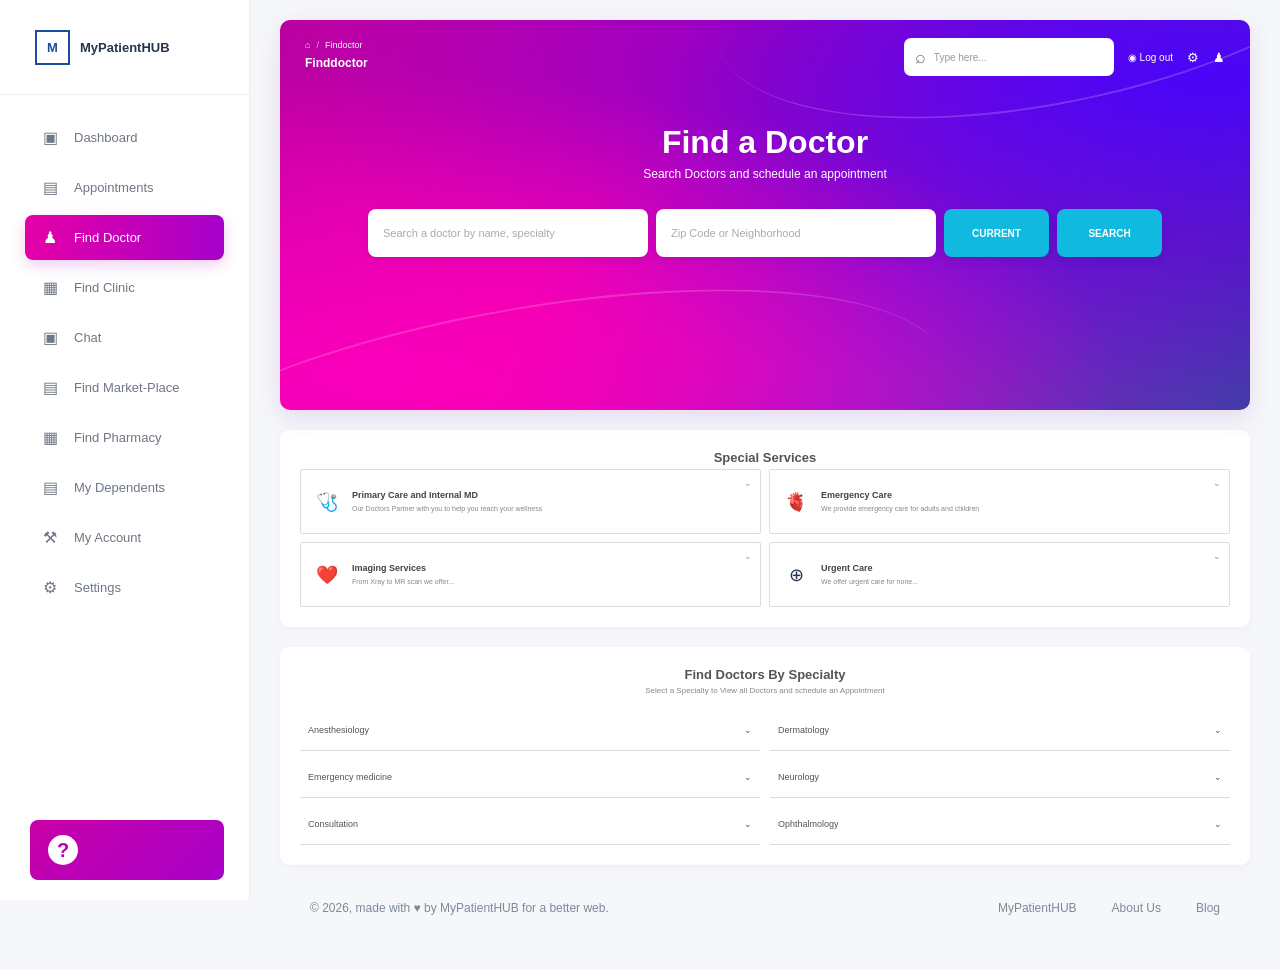
==== commit b96cbb15: "Added patient form validation" ====
--- a/find-doctor.html
+++ b/find-doctor.html
@@ -93,7 +93,7 @@
                             <div>
                                 ⌂
                                 <span>/</span>
-                                Finddoctor
+                                Findoctor
                             </div>
 
                             <strong>Finddoctor</strong>
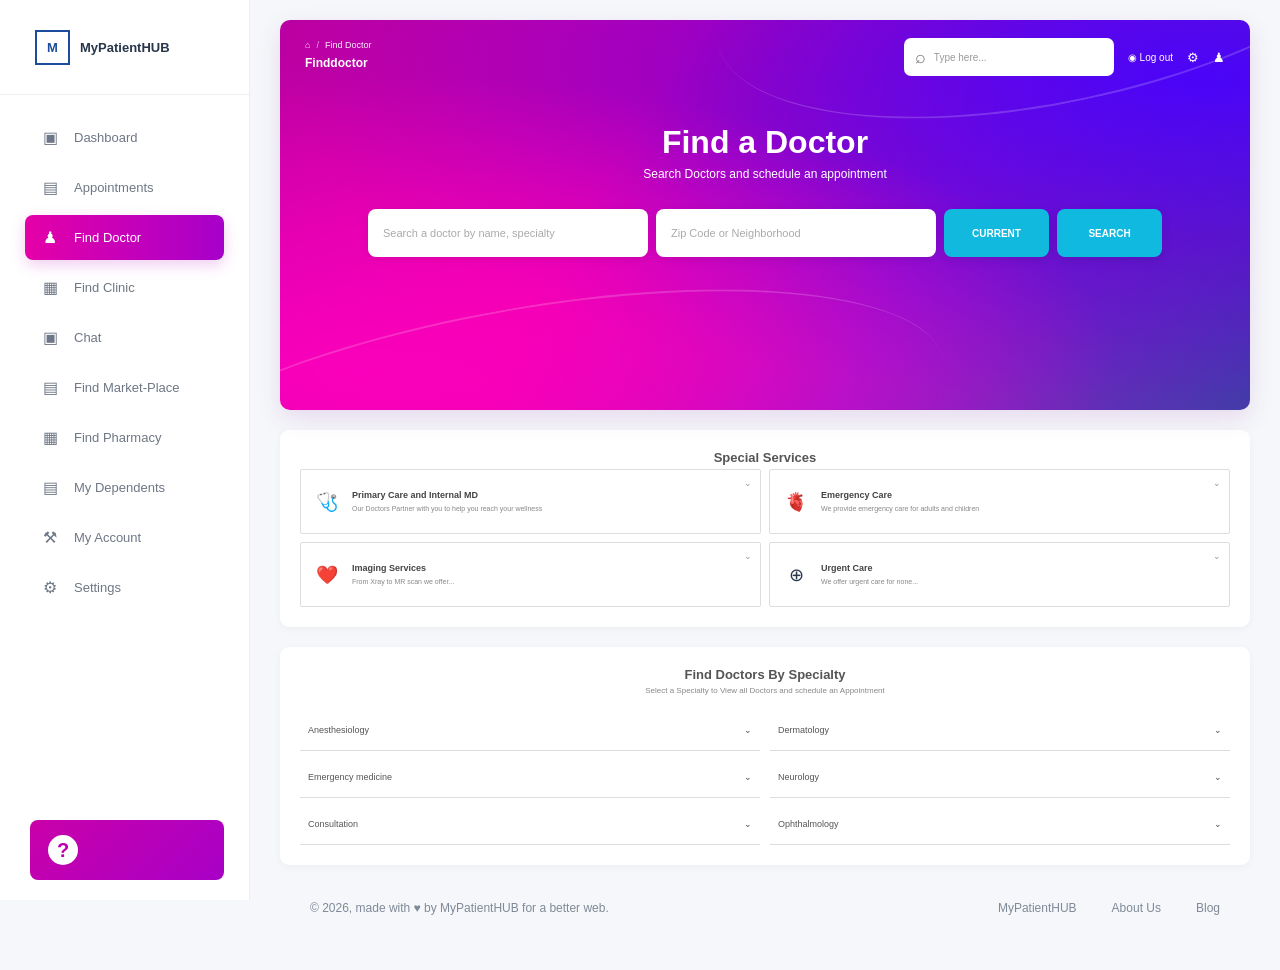
==== commit 737e1bdb: "Added patient form validation" ====
--- a/find-doctor.html
+++ b/find-doctor.html
@@ -93,7 +93,7 @@
                             <div>
                                 ⌂
                                 <span>/</span>
-                                Findoctor
+                                Find Doctor
                             </div>
 
                             <strong>Finddoctor</strong>
